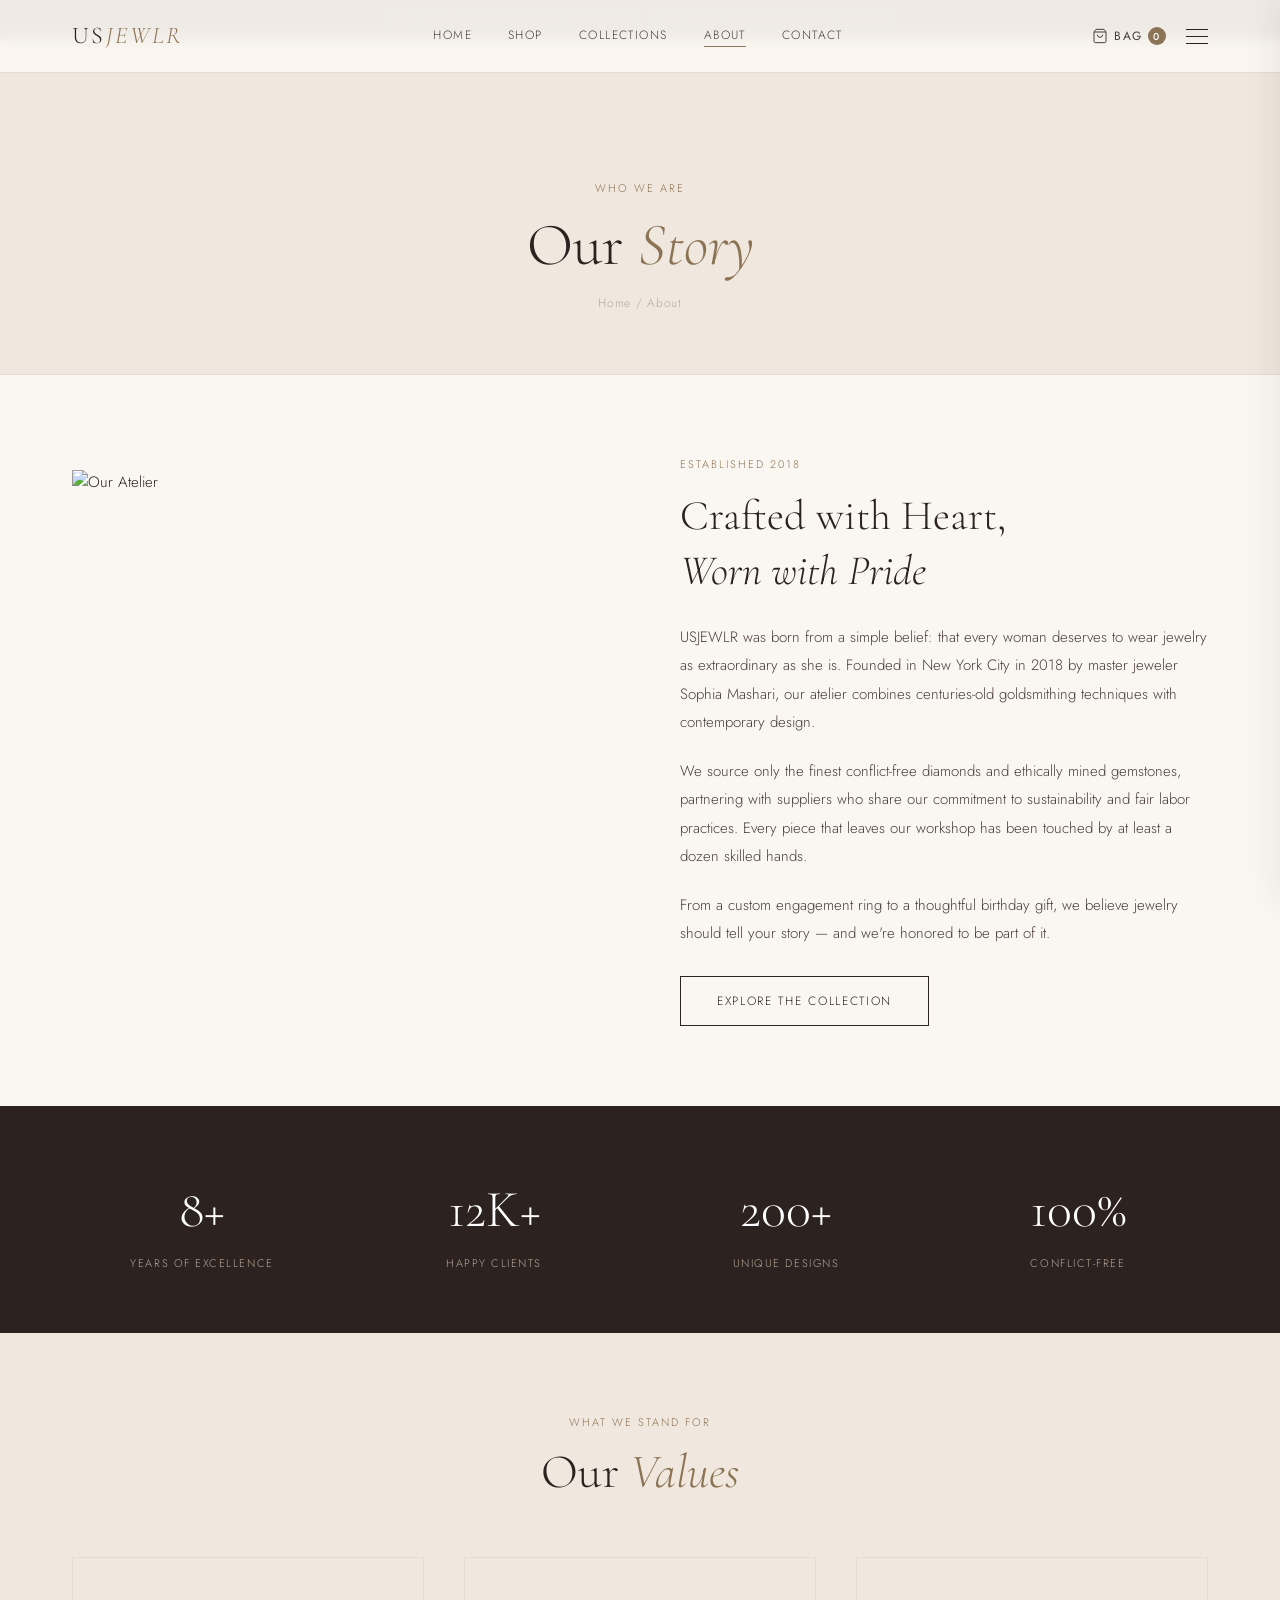
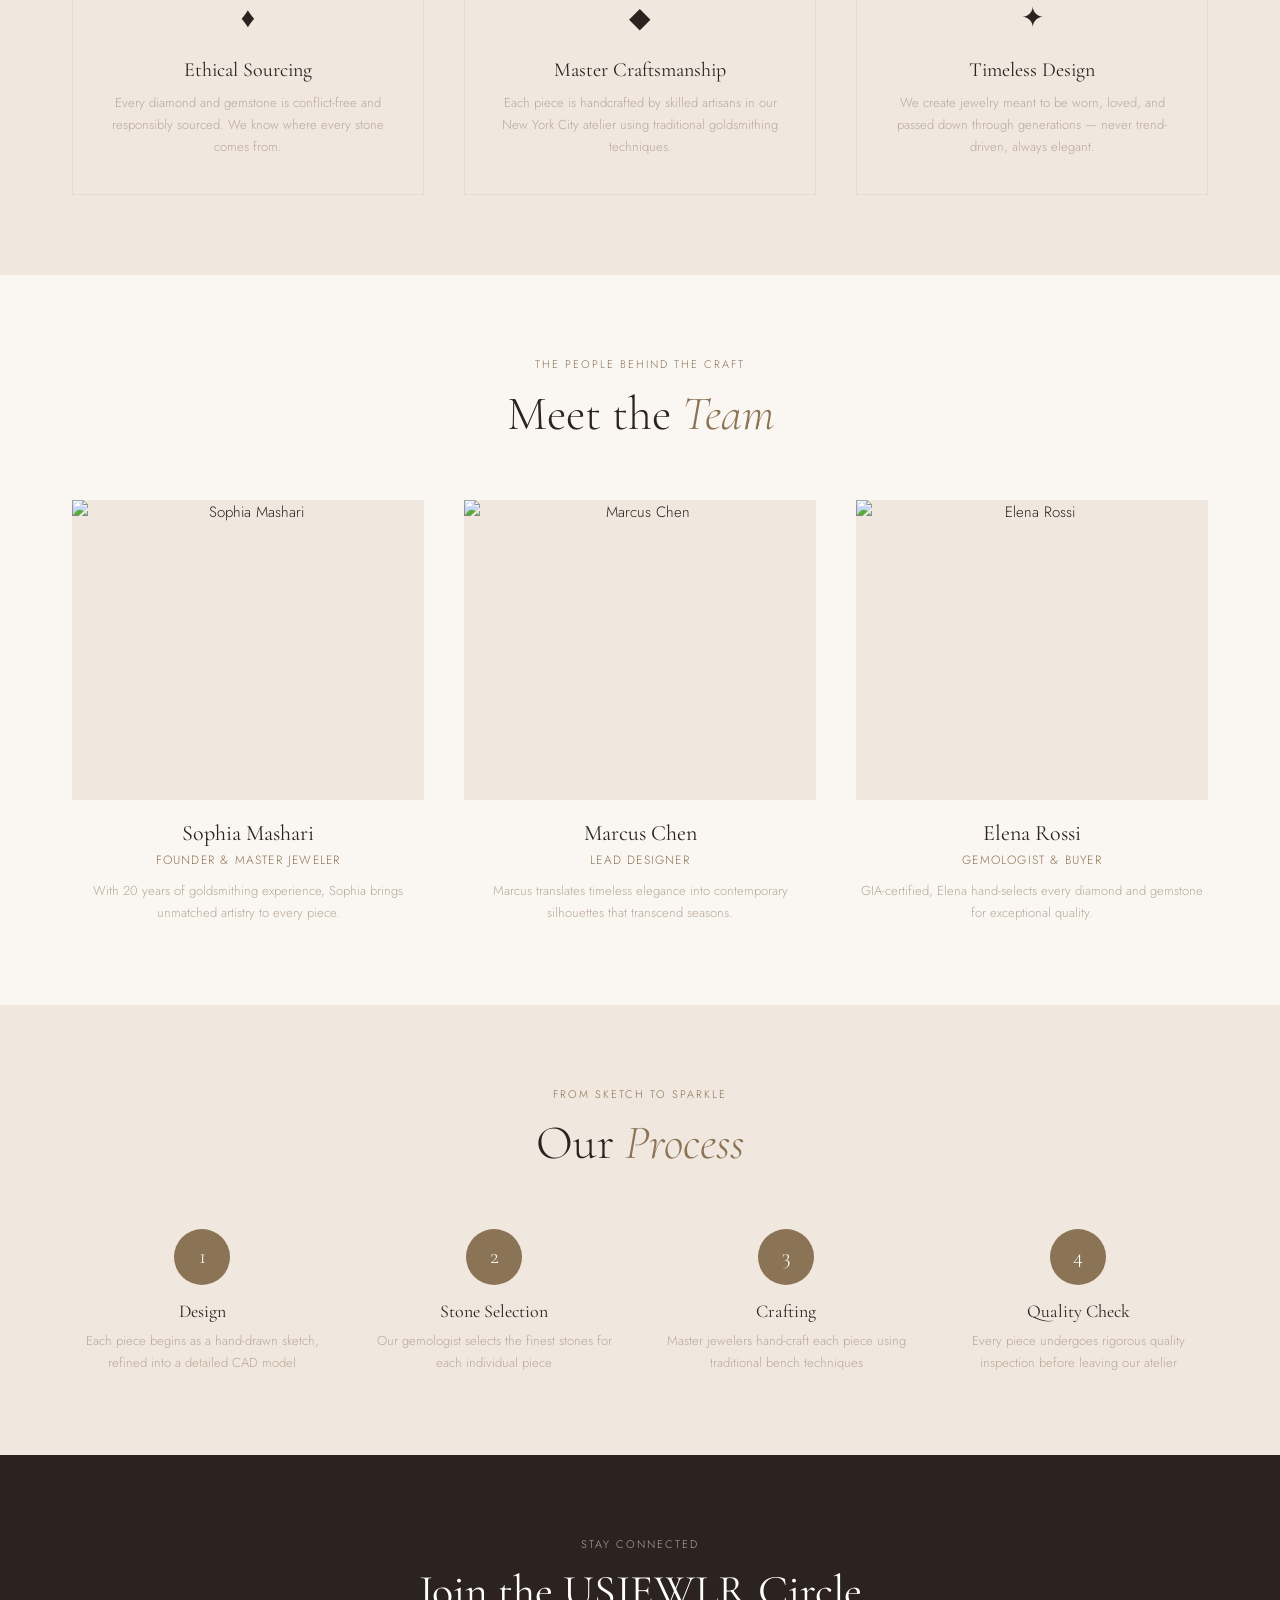
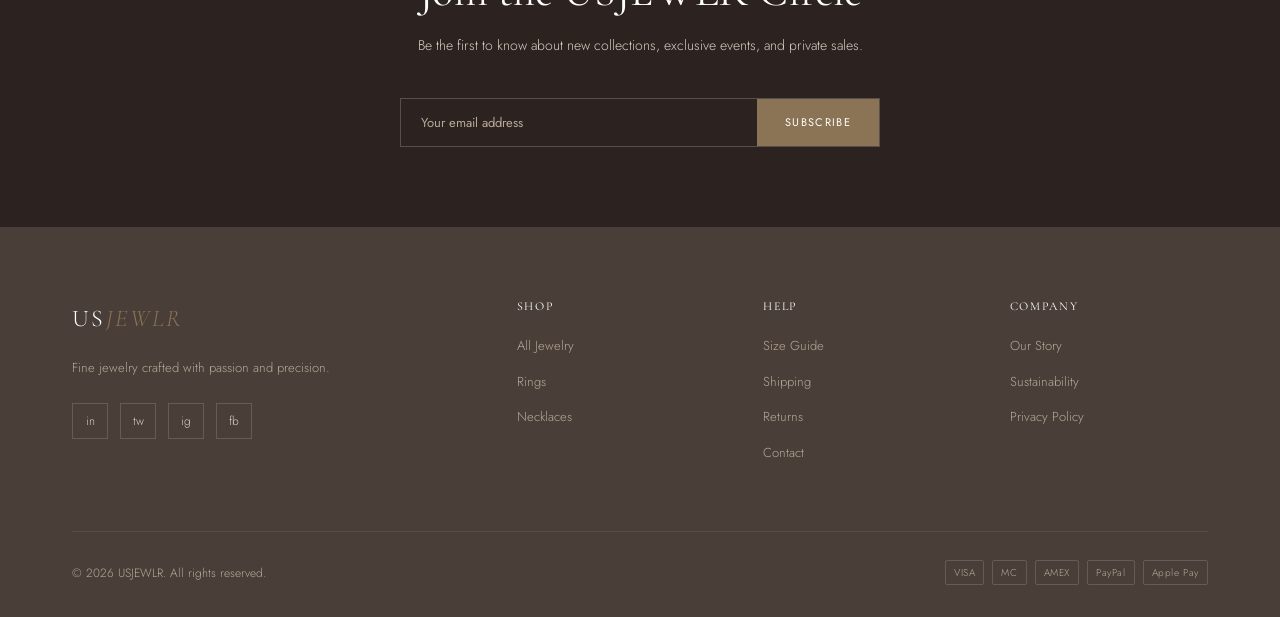
==== about.html @ 5f93d04b "Initial commit: USJEWLR jewelry ecommerce site" ====
<!DOCTYPE html>
<html lang="en">
<head>
  <meta charset="UTF-8">
  <meta name="viewport" content="width=device-width, initial-scale=1.0">
  <title>Our Story — USJEWLR</title>
  <link rel="stylesheet" href="style.css">
</head>
<body>

<div class="announcement">Free shipping on orders over $150 &nbsp;·&nbsp; Use code WELCOME10 for 10% off</div>

<header id="header">
  <div class="header-inner">
    <a href="index.html" class="logo">US<span>JEWLR</span></a>
    <nav id="main-nav">
      <a href="index.html">Home</a>
      <a href="shop.html">Shop</a>
      <a href="product.html">Collections</a>
      <a href="about.html" class="active">About</a>
      <a href="contact.html">Contact</a>
    </nav>
    <div class="header-actions">
      <button id="btn-open-cart">
        <svg width="16" height="16" viewBox="0 0 24 24" fill="none" stroke="currentColor" stroke-width="1.5"><path d="M6 2 3 6v14a2 2 0 0 0 2 2h14a2 2 0 0 0 2-2V6l-3-4z"/><line x1="3" y1="6" x2="21" y2="6"/><path d="M16 10a4 4 0 0 1-8 0"/></svg>
        Bag <span class="cart-count">0</span>
      </button>
      <button class="hamburger" id="hamburger"><span></span><span></span><span></span></button>
    </div>
  </div>
</header>

<div class="page-hero">
  <div class="container">
    <span class="section-label">Who We Are</span>
    <h1>Our <em style="font-style:italic;color:var(--stone)">Story</em></h1>
    <div class="breadcrumb"><a href="index.html">Home</a> / About</div>
  </div>
</div>

<main>

  <!-- About Intro -->
  <div class="container">
    <div class="about-intro">
      <img src="https://images.unsplash.com/photo-1513519245088-0e12902e5a38?w=600&q=80" alt="Our Atelier">
      <div class="about-intro-text">
        <span class="section-label">Established 2018</span>
        <h2>Crafted with Heart,<br><em>Worn with Pride</em></h2>
        <p>USJEWLR was born from a simple belief: that every woman deserves to wear jewelry as extraordinary as she is. Founded in New York City in 2018 by master jeweler Sophia Mashari, our atelier combines centuries-old goldsmithing techniques with contemporary design.</p>
        <p>We source only the finest conflict-free diamonds and ethically mined gemstones, partnering with suppliers who share our commitment to sustainability and fair labor practices. Every piece that leaves our workshop has been touched by at least a dozen skilled hands.</p>
        <p>From a custom engagement ring to a thoughtful birthday gift, we believe jewelry should tell your story — and we're honored to be part of it.</p>
        <a href="shop.html" class="btn" style="margin-top:8px">Explore the Collection</a>
      </div>
    </div>
  </div>

  <!-- Stats -->
  <div style="background:var(--dark);padding:60px 0">
    <div class="container">
      <div style="display:grid;grid-template-columns:repeat(4,1fr);gap:32px;text-align:center">
        <div>
          <div style="font-family:'Cormorant Garamond',serif;font-size:52px;color:var(--white);font-weight:300">8+</div>
          <div style="font-size:11px;letter-spacing:.14em;text-transform:uppercase;color:var(--mid)">Years of Excellence</div>
        </div>
        <div>
          <div style="font-family:'Cormorant Garamond',serif;font-size:52px;color:var(--white);font-weight:300">12K+</div>
          <div style="font-size:11px;letter-spacing:.14em;text-transform:uppercase;color:var(--mid)">Happy Clients</div>
        </div>
        <div>
          <div style="font-family:'Cormorant Garamond',serif;font-size:52px;color:var(--white);font-weight:300">200+</div>
          <div style="font-size:11px;letter-spacing:.14em;text-transform:uppercase;color:var(--mid)">Unique Designs</div>
        </div>
        <div>
          <div style="font-family:'Cormorant Garamond',serif;font-size:52px;color:var(--white);font-weight:300">100%</div>
          <div style="font-size:11px;letter-spacing:.14em;text-transform:uppercase;color:var(--mid)">Conflict-Free</div>
        </div>
      </div>
    </div>
  </div>

  <!-- Values -->
  <section class="section" style="background:var(--beige)">
    <div class="container">
      <div class="section-header">
        <span class="section-label">What We Stand For</span>
        <h2>Our <em>Values</em></h2>
      </div>
      <div class="values-grid">
        <div class="value-card">
          <div class="value-icon">&#9830;</div>
          <h4>Ethical Sourcing</h4>
          <p>Every diamond and gemstone is conflict-free and responsibly sourced. We know where every stone comes from.</p>
        </div>
        <div class="value-card">
          <div class="value-icon">&#9670;</div>
          <h4>Master Craftsmanship</h4>
          <p>Each piece is handcrafted by skilled artisans in our New York City atelier using traditional goldsmithing techniques.</p>
        </div>
        <div class="value-card">
          <div class="value-icon">&#10022;</div>
          <h4>Timeless Design</h4>
          <p>We create jewelry meant to be worn, loved, and passed down through generations — never trend-driven, always elegant.</p>
        </div>
      </div>
    </div>
  </section>

  <!-- Team -->
  <section class="section">
    <div class="container">
      <div class="section-header">
        <span class="section-label">The People Behind the Craft</span>
        <h2>Meet the <em>Team</em></h2>
      </div>
      <div style="display:grid;grid-template-columns:repeat(3,1fr);gap:40px">
        <div style="text-align:center">
          <div style="height:300px;background:var(--beige);overflow:hidden;margin-bottom:20px">
            <img src="https://images.unsplash.com/photo-1494790108377-be9c29b29330?w=400&q=80" alt="Sophia Mashari" style="height:100%;object-fit:cover">
          </div>
          <h4 style="font-size:22px;margin-bottom:4px">Sophia Mashari</h4>
          <div style="font-size:12px;letter-spacing:.1em;text-transform:uppercase;color:var(--stone);margin-bottom:10px">Founder & Master Jeweler</div>
          <p style="font-size:13px;color:var(--mid)">With 20 years of goldsmithing experience, Sophia brings unmatched artistry to every piece.</p>
        </div>
        <div style="text-align:center">
          <div style="height:300px;background:var(--beige);overflow:hidden;margin-bottom:20px">
            <img src="https://images.unsplash.com/photo-1507003211169-0a1dd7228f2d?w=400&q=80" alt="Marcus Chen" style="height:100%;object-fit:cover">
          </div>
          <h4 style="font-size:22px;margin-bottom:4px">Marcus Chen</h4>
          <div style="font-size:12px;letter-spacing:.1em;text-transform:uppercase;color:var(--stone);margin-bottom:10px">Lead Designer</div>
          <p style="font-size:13px;color:var(--mid)">Marcus translates timeless elegance into contemporary silhouettes that transcend seasons.</p>
        </div>
        <div style="text-align:center">
          <div style="height:300px;background:var(--beige);overflow:hidden;margin-bottom:20px">
            <img src="https://images.unsplash.com/photo-1573496359142-b8d87734a5a2?w=400&q=80" alt="Elena Rossi" style="height:100%;object-fit:cover">
          </div>
          <h4 style="font-size:22px;margin-bottom:4px">Elena Rossi</h4>
          <div style="font-size:12px;letter-spacing:.1em;text-transform:uppercase;color:var(--stone);margin-bottom:10px">Gemologist & Buyer</div>
          <p style="font-size:13px;color:var(--mid)">GIA-certified, Elena hand-selects every diamond and gemstone for exceptional quality.</p>
        </div>
      </div>
    </div>
  </section>

  <!-- Process -->
  <section class="section" style="background:var(--beige)">
    <div class="container">
      <div class="section-header">
        <span class="section-label">From Sketch to Sparkle</span>
        <h2>Our <em>Process</em></h2>
      </div>
      <div style="display:grid;grid-template-columns:repeat(4,1fr);gap:32px;text-align:center">
        <div>
          <div style="width:56px;height:56px;border-radius:50%;background:var(--stone);color:var(--white);display:flex;align-items:center;justify-content:center;font-family:'Cormorant Garamond',serif;font-size:22px;margin:0 auto 16px">1</div>
          <h5 style="font-size:18px;margin-bottom:8px">Design</h5>
          <p style="font-size:13px;color:var(--mid)">Each piece begins as a hand-drawn sketch, refined into a detailed CAD model</p>
        </div>
        <div>
          <div style="width:56px;height:56px;border-radius:50%;background:var(--stone);color:var(--white);display:flex;align-items:center;justify-content:center;font-family:'Cormorant Garamond',serif;font-size:22px;margin:0 auto 16px">2</div>
          <h5 style="font-size:18px;margin-bottom:8px">Stone Selection</h5>
          <p style="font-size:13px;color:var(--mid)">Our gemologist selects the finest stones for each individual piece</p>
        </div>
        <div>
          <div style="width:56px;height:56px;border-radius:50%;background:var(--stone);color:var(--white);display:flex;align-items:center;justify-content:center;font-family:'Cormorant Garamond',serif;font-size:22px;margin:0 auto 16px">3</div>
          <h5 style="font-size:18px;margin-bottom:8px">Crafting</h5>
          <p style="font-size:13px;color:var(--mid)">Master jewelers hand-craft each piece using traditional bench techniques</p>
        </div>
        <div>
          <div style="width:56px;height:56px;border-radius:50%;background:var(--stone);color:var(--white);display:flex;align-items:center;justify-content:center;font-family:'Cormorant Garamond',serif;font-size:22px;margin:0 auto 16px">4</div>
          <h5 style="font-size:18px;margin-bottom:8px">Quality Check</h5>
          <p style="font-size:13px;color:var(--mid)">Every piece undergoes rigorous quality inspection before leaving our atelier</p>
        </div>
      </div>
    </div>
  </section>

</main>

<!-- Newsletter -->
<section class="newsletter">
  <div class="container">
    <span class="section-label">Stay Connected</span>
    <h2>Join the USJEWLR Circle</h2>
    <p>Be the first to know about new collections, exclusive events, and private sales.</p>
    <form class="newsletter-form">
      <input type="email" placeholder="Your email address">
      <button type="submit">Subscribe</button>
    </form>
  </div>
</section>

<footer>
  <div class="container">
    <div class="footer-grid">
      <div class="footer-brand"><div class="logo">US<span>JEWLR</span></div><p>Fine jewelry crafted with passion and precision.</p><div class="footer-social"><a href="#">in</a><a href="#">tw</a><a href="#">ig</a><a href="#">fb</a></div></div>
      <div class="footer-col"><h5>Shop</h5><ul><li><a href="shop.html">All Jewelry</a></li><li><a href="shop.html?cat=rings">Rings</a></li><li><a href="shop.html?cat=necklaces">Necklaces</a></li></ul></div>
      <div class="footer-col"><h5>Help</h5><ul><li><a href="#">Size Guide</a></li><li><a href="#">Shipping</a></li><li><a href="#">Returns</a></li><li><a href="contact.html">Contact</a></li></ul></div>
      <div class="footer-col"><h5>Company</h5><ul><li><a href="about.html">Our Story</a></li><li><a href="#">Sustainability</a></li><li><a href="#">Privacy Policy</a></li></ul></div>
    </div>
    <div class="footer-bottom">
      <span>© 2026 USJEWLR. All rights reserved.</span>
      <div class="payment-icons"><span>VISA</span><span>MC</span><span>AMEX</span><span>PayPal</span><span>Apple Pay</span></div>
    </div>
  </div>
</footer>

<div class="cart-overlay" id="cart-overlay"></div>
<div class="cart-drawer" id="cart-drawer">
  <div class="drawer-header"><h3>Your Bag</h3><button class="drawer-close" onclick="closeCartDrawer()">×</button></div>
  <div class="drawer-items" id="drawer-items"></div>
  <div class="drawer-footer">
    <div class="drawer-total"><span>Total</span><span id="drawer-total">$0.00</span></div>
    <a href="cart.html" class="btn btn-filled">View Bag</a>
    <a href="checkout.html" class="btn">Checkout</a>
  </div>
</div>

<script src="script.js"></script>
</body>
</html>
---- style.css ----
/* ============================================
   USJEWLR — Jewelry Ecommerce Stylesheet
   Theme: Greige & Beige, Chic & Minimal
   ============================================ */

@import url('https://fonts.googleapis.com/css2?family=Cormorant+Garamond:ital,wght@0,300;0,400;0,500;0,600;1,300;1,400&family=Jost:wght@300;400;500&display=swap');

:root {
  --cream:     #faf6f1;
  --beige:     #f0e8de;
  --greige:    #d9cdc1;
  --mid:       #b8a898;
  --stone:     #8b7355;
  --dark:      #2c2320;
  --charcoal:  #4a3f38;
  --white:     #ffffff;
  --border:    #e4dbd2;
  --shadow:    rgba(44,35,32,.08);
}

*, *::before, *::after { box-sizing: border-box; margin: 0; padding: 0; }

html { scroll-behavior: smooth; }

body {
  font-family: 'Jost', sans-serif;
  font-weight: 300;
  background: var(--cream);
  color: var(--dark);
  font-size: 15px;
  line-height: 1.7;
}

a { color: inherit; text-decoration: none; }
img { display: block; width: 100%; object-fit: cover; }
button { cursor: pointer; font-family: inherit; }
input, select, textarea { font-family: inherit; }

/* ── Typography ─────────────────────────────── */
h1, h2, h3, h4, h5 {
  font-family: 'Cormorant Garamond', serif;
  font-weight: 400;
  line-height: 1.2;
}

.section-label {
  font-size: 11px;
  letter-spacing: .18em;
  text-transform: uppercase;
  color: var(--stone);
  display: block;
  margin-bottom: 12px;
}

/* ── Layout Helpers ─────────────────────────── */
.container { max-width: 1200px; margin: 0 auto; padding: 0 32px; }
.section   { padding: 80px 0; }

/* ── Buttons ────────────────────────────────── */
.btn {
  display: inline-block;
  padding: 14px 36px;
  font-size: 12px;
  letter-spacing: .14em;
  text-transform: uppercase;
  border: 1px solid var(--dark);
  background: transparent;
  color: var(--dark);
  transition: background .25s, color .25s;
}
.btn:hover { background: var(--dark); color: var(--white); }
.btn-filled { background: var(--dark); color: var(--white); }
.btn-filled:hover { background: var(--charcoal); border-color: var(--charcoal); }
.btn-stone { background: var(--stone); color: var(--white); border-color: var(--stone); }
.btn-stone:hover { background: var(--charcoal); border-color: var(--charcoal); }

/* ── Header / Navigation ────────────────────── */
#header {
  position: fixed;
  top: 0; left: 0; right: 0;
  z-index: 1000;
  background: rgba(250,246,241,.95);
  backdrop-filter: blur(6px);
  border-bottom: 1px solid var(--border);
  transition: box-shadow .3s;
}
#header.scrolled { box-shadow: 0 2px 20px var(--shadow); }

.header-inner {
  display: flex;
  align-items: center;
  justify-content: space-between;
  height: 72px;
  max-width: 1200px;
  margin: 0 auto;
  padding: 0 32px;
}

.logo {
  font-family: 'Cormorant Garamond', serif;
  font-size: 24px;
  font-weight: 300;
  letter-spacing: .1em;
  color: var(--dark);
}
.logo span { font-style: italic; color: var(--stone); }

nav { display: flex; gap: 36px; }
nav a {
  font-size: 12px;
  letter-spacing: .12em;
  text-transform: uppercase;
  color: var(--charcoal);
  position: relative;
  padding-bottom: 2px;
}
nav a::after {
  content: '';
  position: absolute;
  bottom: 0; left: 0;
  width: 0; height: 1px;
  background: var(--stone);
  transition: width .3s;
}
nav a:hover::after, nav a.active::after { width: 100%; }

.header-actions { display: flex; align-items: center; gap: 20px; }
.header-actions button {
  background: none;
  border: none;
  color: var(--charcoal);
  font-size: 12px;
  letter-spacing: .1em;
  text-transform: uppercase;
  display: flex;
  align-items: center;
  gap: 6px;
  transition: color .2s;
}
.header-actions button:hover { color: var(--stone); }

.cart-count {
  background: var(--stone);
  color: var(--white);
  border-radius: 50%;
  width: 18px; height: 18px;
  font-size: 10px;
  display: flex;
  align-items: center;
  justify-content: center;
  font-weight: 500;
}

.hamburger { display: none; flex-direction: column; gap: 5px; background: none; border: none; }
.hamburger span { display: block; width: 22px; height: 1px; background: var(--dark); transition: .3s; }

/* ── Hero ───────────────────────────────────── */
.hero {
  min-height: 100vh;
  display: grid;
  grid-template-columns: 1fr 1fr;
  padding-top: 72px;
}

.hero-content {
  display: flex;
  flex-direction: column;
  justify-content: center;
  padding: 80px 64px 80px 80px;
  background: var(--beige);
}
.hero-content .section-label { margin-bottom: 20px; }
.hero-content h1 { font-size: clamp(42px, 5vw, 72px); font-weight: 300; margin-bottom: 24px; }
.hero-content h1 em { font-style: italic; color: var(--stone); }
.hero-content p { font-size: 15px; color: var(--charcoal); max-width: 380px; margin-bottom: 40px; }
.hero-cta { display: flex; gap: 16px; }

.hero-image {
  position: relative;
  overflow: hidden;
  background: var(--greige);
}
.hero-image img { width: 100%; height: 100%; object-fit: cover; }
.hero-badge {
  position: absolute;
  bottom: 40px; left: -20px;
  background: var(--white);
  padding: 20px 28px;
  border-left: 3px solid var(--stone);
  box-shadow: 0 8px 32px var(--shadow);
}
.hero-badge strong { display: block; font-family: 'Cormorant Garamond', serif; font-size: 22px; }
.hero-badge span { font-size: 11px; letter-spacing: .1em; color: var(--stone); text-transform: uppercase; }

/* ── Announcement Bar ───────────────────────── */
.announcement {
  background: var(--dark);
  color: var(--greige);
  text-align: center;
  padding: 10px;
  font-size: 11px;
  letter-spacing: .14em;
  text-transform: uppercase;
}

/* ── Category Grid ──────────────────────────── */
.categories-grid {
  display: grid;
  grid-template-columns: repeat(4, 1fr);
  gap: 1px;
  background: var(--border);
}
.category-card {
  background: var(--cream);
  position: relative;
  overflow: hidden;
  cursor: pointer;
}
.category-card img {
  height: 360px;
  transition: transform .5s;
}
.category-card:hover img { transform: scale(1.04); }
.category-info {
  position: absolute;
  bottom: 0; left: 0; right: 0;
  padding: 24px;
  background: linear-gradient(transparent, rgba(44,35,32,.5));
  color: var(--white);
}
.category-info h3 { font-size: 22px; font-weight: 300; }
.category-info span { font-size: 11px; letter-spacing: .12em; text-transform: uppercase; opacity: .8; }

/* ── Product Grid ───────────────────────────── */
.products-grid {
  display: grid;
  grid-template-columns: repeat(4, 1fr);
  gap: 32px;
}

.product-card {
  cursor: pointer;
}
.product-card-image {
  position: relative;
  overflow: hidden;
  background: var(--beige);
  margin-bottom: 16px;
}
.product-card-image img {
  height: 320px;
  transition: transform .5s;
}
.product-card:hover .product-card-image img { transform: scale(1.03); }

.product-badge {
  position: absolute;
  top: 14px; left: 14px;
  background: var(--dark);
  color: var(--white);
  font-size: 10px;
  letter-spacing: .1em;
  text-transform: uppercase;
  padding: 5px 10px;
}
.product-badge.sale { background: var(--stone); }

.product-actions {
  position: absolute;
  bottom: 0; left: 0; right: 0;
  padding: 16px;
  display: flex;
  flex-direction: column;
  gap: 8px;
  transform: translateY(100%);
  transition: transform .3s;
}
.product-card:hover .product-actions { transform: translateY(0); }
.product-actions button {
  width: 100%;
  padding: 11px;
  font-size: 11px;
  letter-spacing: .1em;
  text-transform: uppercase;
  border: none;
}
.btn-cart { background: var(--white); color: var(--dark); }
.btn-cart:hover { background: var(--dark); color: var(--white); }
.btn-wishlist { background: rgba(250,246,241,.85); color: var(--dark); }

.product-info h4 { font-family: 'Cormorant Garamond', serif; font-size: 18px; font-weight: 400; margin-bottom: 4px; }
.product-info .product-sub { font-size: 12px; color: var(--mid); letter-spacing: .06em; margin-bottom: 8px; }
.product-price { font-size: 15px; color: var(--charcoal); }
.product-price .original { text-decoration: line-through; color: var(--mid); margin-right: 8px; }
.product-price .sale-price { color: var(--stone); }
.stars { color: var(--stone); font-size: 12px; letter-spacing: 2px; }

/* ── Feature Strip ──────────────────────────── */
.features-strip {
  background: var(--beige);
  border-top: 1px solid var(--border);
  border-bottom: 1px solid var(--border);
  padding: 48px 0;
}
.features-grid {
  display: grid;
  grid-template-columns: repeat(4, 1fr);
  gap: 32px;
  text-align: center;
}
.feature-item svg { width: 28px; height: 28px; margin: 0 auto 12px; color: var(--stone); }
.feature-item h5 { font-family: 'Cormorant Garamond', serif; font-size: 17px; margin-bottom: 6px; }
.feature-item p { font-size: 13px; color: var(--mid); }

/* ── Section Headers ────────────────────────── */
.section-header {
  text-align: center;
  margin-bottom: 56px;
}
.section-header h2 { font-size: clamp(30px, 4vw, 48px); font-weight: 300; }
.section-header h2 em { font-style: italic; color: var(--stone); }
.section-header p { color: var(--charcoal); margin-top: 12px; font-size: 14px; }

/* ── Testimonials ───────────────────────────── */
.testimonials { background: var(--beige); }
.testimonials-grid {
  display: grid;
  grid-template-columns: repeat(3, 1fr);
  gap: 32px;
}
.testimonial-card {
  background: var(--white);
  padding: 36px;
  border: 1px solid var(--border);
}
.testimonial-card .stars { margin-bottom: 16px; }
.testimonial-card blockquote {
  font-family: 'Cormorant Garamond', serif;
  font-size: 17px;
  font-style: italic;
  line-height: 1.6;
  margin-bottom: 20px;
  color: var(--charcoal);
}
.testimonial-author { font-size: 12px; letter-spacing: .08em; text-transform: uppercase; color: var(--stone); }

/* ── Newsletter ─────────────────────────────── */
.newsletter {
  background: var(--dark);
  color: var(--white);
  padding: 80px 0;
  text-align: center;
}
.newsletter .section-label { color: var(--mid); }
.newsletter h2 { color: var(--white); font-size: clamp(28px, 4vw, 44px); margin-bottom: 16px; }
.newsletter p { color: var(--greige); margin-bottom: 40px; font-size: 14px; }
.newsletter-form {
  display: flex;
  max-width: 480px;
  margin: 0 auto;
  border: 1px solid rgba(255,255,255,.2);
}
.newsletter-form input {
  flex: 1;
  padding: 14px 20px;
  background: transparent;
  border: none;
  color: var(--white);
  font-size: 13px;
  outline: none;
}
.newsletter-form input::placeholder { color: var(--mid); }
.newsletter-form button {
  padding: 14px 28px;
  background: var(--stone);
  color: var(--white);
  border: none;
  font-size: 11px;
  letter-spacing: .12em;
  text-transform: uppercase;
  transition: background .2s;
  white-space: nowrap;
}
.newsletter-form button:hover { background: var(--mid); }

/* ── Footer ─────────────────────────────────── */
footer {
  background: var(--charcoal);
  color: var(--greige);
  padding: 72px 0 32px;
}
.footer-grid {
  display: grid;
  grid-template-columns: 2fr 1fr 1fr 1fr;
  gap: 48px;
  margin-bottom: 56px;
}
.footer-brand .logo { color: var(--white); margin-bottom: 16px; }
.footer-brand p { font-size: 13px; color: var(--mid); line-height: 1.8; max-width: 260px; }
.footer-social { display: flex; gap: 12px; margin-top: 24px; }
.footer-social a {
  width: 36px; height: 36px;
  border: 1px solid rgba(255,255,255,.15);
  display: flex;
  align-items: center;
  justify-content: center;
  font-size: 12px;
  transition: background .2s, border-color .2s;
}
.footer-social a:hover { background: var(--stone); border-color: var(--stone); }

.footer-col h5 {
  font-size: 12px;
  letter-spacing: .14em;
  text-transform: uppercase;
  color: var(--white);
  margin-bottom: 20px;
}
.footer-col ul { list-style: none; }
.footer-col li { margin-bottom: 10px; }
.footer-col a { font-size: 13px; color: var(--mid); transition: color .2s; }
.footer-col a:hover { color: var(--white); }

.footer-bottom {
  border-top: 1px solid rgba(255,255,255,.08);
  padding-top: 28px;
  display: flex;
  justify-content: space-between;
  align-items: center;
  font-size: 12px;
  color: var(--mid);
}
.payment-icons { display: flex; gap: 8px; }
.payment-icons span {
  border: 1px solid rgba(255,255,255,.15);
  padding: 3px 8px;
  font-size: 10px;
  letter-spacing: .06em;
  border-radius: 2px;
}

/* ── Shop Page ──────────────────────────────── */
.page-hero {
  padding: 140px 0 60px;
  background: var(--beige);
  text-align: center;
  border-bottom: 1px solid var(--border);
}
.page-hero h1 { font-size: clamp(36px, 5vw, 60px); font-weight: 300; }
.breadcrumb { font-size: 12px; color: var(--mid); margin-top: 12px; letter-spacing: .06em; }
.breadcrumb a:hover { color: var(--stone); }

.shop-layout {
  display: grid;
  grid-template-columns: 240px 1fr;
  gap: 48px;
  padding: 56px 0;
}

.filter-sidebar {}
.filter-section { margin-bottom: 36px; }
.filter-section h5 {
  font-size: 11px;
  letter-spacing: .14em;
  text-transform: uppercase;
  margin-bottom: 16px;
  padding-bottom: 10px;
  border-bottom: 1px solid var(--border);
}
.filter-option {
  display: flex;
  align-items: center;
  gap: 10px;
  margin-bottom: 10px;
  font-size: 13px;
  cursor: pointer;
  color: var(--charcoal);
}
.filter-option input[type="checkbox"] { accent-color: var(--stone); }
.filter-option span { flex: 1; }
.filter-option .count { color: var(--mid); font-size: 11px; }

.price-range { padding: 8px 0; }
.price-range input[type="range"] { width: 100%; accent-color: var(--stone); }
.price-labels { display: flex; justify-content: space-between; font-size: 12px; color: var(--mid); margin-top: 8px; }

.shop-content {}
.shop-toolbar {
  display: flex;
  justify-content: space-between;
  align-items: center;
  margin-bottom: 32px;
  padding-bottom: 20px;
  border-bottom: 1px solid var(--border);
}
.shop-toolbar span { font-size: 13px; color: var(--mid); }
.shop-toolbar select {
  border: 1px solid var(--border);
  background: var(--white);
  padding: 8px 14px;
  font-size: 12px;
  color: var(--charcoal);
  outline: none;
  appearance: none;
  padding-right: 28px;
  background-image: url("data:image/svg+xml,%3Csvg xmlns='http://www.w3.org/2000/svg' width='10' height='6'%3E%3Cpath d='M0 0l5 6 5-6z' fill='%238b7355'/%3E%3C/svg%3E");
  background-repeat: no-repeat;
  background-position: right 10px center;
  cursor: pointer;
}

.products-grid-3col { grid-template-columns: repeat(3, 1fr); }

/* Pagination */
.pagination {
  display: flex;
  justify-content: center;
  gap: 8px;
  margin-top: 56px;
}
.pagination button {
  width: 40px; height: 40px;
  border: 1px solid var(--border);
  background: var(--white);
  font-size: 13px;
  color: var(--charcoal);
  transition: .2s;
}
.pagination button:hover, .pagination button.active {
  background: var(--dark);
  color: var(--white);
  border-color: var(--dark);
}

/* ── Product Detail ─────────────────────────── */
.product-detail {
  display: grid;
  grid-template-columns: 1fr 1fr;
  gap: 72px;
  padding: 56px 0;
}

.product-gallery {}
.gallery-main {
  height: 560px;
  background: var(--beige);
  overflow: hidden;
  margin-bottom: 16px;
}
.gallery-main img { height: 100%; object-fit: cover; }
.gallery-thumbs { display: grid; grid-template-columns: repeat(4, 1fr); gap: 12px; }
.gallery-thumb {
  height: 90px;
  background: var(--beige);
  cursor: pointer;
  overflow: hidden;
  border: 2px solid transparent;
  transition: border-color .2s;
}
.gallery-thumb.active { border-color: var(--stone); }
.gallery-thumb img { height: 100%; object-fit: cover; }

.product-detail-info {}
.product-detail-info .section-label { margin-bottom: 8px; }
.product-detail-info h1 { font-size: 36px; font-weight: 300; margin-bottom: 8px; }
.product-detail-rating {
  display: flex;
  align-items: center;
  gap: 10px;
  margin-bottom: 20px;
  font-size: 13px;
  color: var(--mid);
}
.product-detail-price {
  font-size: 26px;
  font-family: 'Cormorant Garamond', serif;
  margin-bottom: 24px;
  color: var(--dark);
}
.product-detail-price .was { font-size: 16px; text-decoration: line-through; color: var(--mid); margin-right: 10px; }

.product-options { margin-bottom: 24px; }
.product-options label {
  font-size: 11px;
  letter-spacing: .12em;
  text-transform: uppercase;
  display: block;
  margin-bottom: 12px;
  color: var(--charcoal);
}
.option-swatches { display: flex; gap: 10px; flex-wrap: wrap; }
.swatch {
  border: 1px solid var(--border);
  padding: 8px 16px;
  font-size: 12px;
  cursor: pointer;
  transition: .2s;
}
.swatch:hover, .swatch.active { border-color: var(--dark); background: var(--dark); color: var(--white); }

.qty-selector {
  display: flex;
  align-items: center;
  border: 1px solid var(--border);
  width: fit-content;
  margin-bottom: 24px;
}
.qty-selector button {
  width: 44px; height: 44px;
  background: none;
  border: none;
  font-size: 18px;
  color: var(--charcoal);
  transition: background .2s;
}
.qty-selector button:hover { background: var(--beige); }
.qty-selector input {
  width: 56px;
  text-align: center;
  border: none;
  border-left: 1px solid var(--border);
  border-right: 1px solid var(--border);
  height: 44px;
  font-size: 14px;
  outline: none;
  background: var(--white);
}

.add-to-cart-row { display: flex; gap: 12px; margin-bottom: 28px; }
.add-to-cart-row .btn { flex: 1; text-align: center; padding: 16px; }

.product-meta { font-size: 13px; color: var(--mid); line-height: 2; border-top: 1px solid var(--border); padding-top: 24px; margin-top: 24px; }
.product-meta strong { color: var(--charcoal); }

.product-tabs { margin-top: 36px; }
.tab-headers { display: flex; border-bottom: 1px solid var(--border); }
.tab-header {
  padding: 12px 24px;
  font-size: 12px;
  letter-spacing: .1em;
  text-transform: uppercase;
  cursor: pointer;
  border-bottom: 2px solid transparent;
  margin-bottom: -1px;
  transition: .2s;
  background: none;
  border-top: none;
  border-left: none;
  border-right: none;
  color: var(--mid);
}
.tab-header.active { border-bottom-color: var(--stone); color: var(--dark); }
.tab-content { display: none; padding: 28px 0; font-size: 14px; line-height: 1.9; color: var(--charcoal); }
.tab-content.active { display: block; }

/* ── Cart Page ──────────────────────────────── */
.cart-layout {
  display: grid;
  grid-template-columns: 1fr 360px;
  gap: 48px;
  padding: 56px 0;
}
.cart-items {}
.cart-header-row {
  display: grid;
  grid-template-columns: 2fr 1fr 1fr 1fr 40px;
  gap: 16px;
  padding-bottom: 16px;
  border-bottom: 1px solid var(--border);
  font-size: 11px;
  letter-spacing: .12em;
  text-transform: uppercase;
  color: var(--mid);
}

.cart-item {
  display: grid;
  grid-template-columns: 2fr 1fr 1fr 1fr 40px;
  gap: 16px;
  align-items: center;
  padding: 24px 0;
  border-bottom: 1px solid var(--border);
}
.cart-item-info { display: flex; gap: 16px; align-items: center; }
.cart-item-image { width: 80px; height: 80px; object-fit: cover; background: var(--beige); }
.cart-item-image img { width: 80px; height: 80px; object-fit: cover; }
.cart-item-name { font-family: 'Cormorant Garamond', serif; font-size: 17px; margin-bottom: 4px; }
.cart-item-variant { font-size: 12px; color: var(--mid); }
.cart-item-remove { background: none; border: none; color: var(--mid); font-size: 18px; transition: color .2s; }
.cart-item-remove:hover { color: var(--dark); }

.cart-summary {
  background: var(--beige);
  padding: 36px;
  height: fit-content;
  border: 1px solid var(--border);
}
.cart-summary h3 { font-size: 22px; margin-bottom: 28px; }
.summary-row {
  display: flex;
  justify-content: space-between;
  font-size: 14px;
  margin-bottom: 14px;
  color: var(--charcoal);
}
.summary-row.total {
  border-top: 1px solid var(--border);
  padding-top: 16px;
  margin-top: 8px;
  font-size: 17px;
  font-family: 'Cormorant Garamond', serif;
  font-weight: 400;
}
.cart-summary .btn { width: 100%; text-align: center; margin-top: 20px; padding: 16px; }
.promo-field { display: flex; margin-top: 20px; }
.promo-field input {
  flex: 1;
  border: 1px solid var(--border);
  padding: 10px 14px;
  font-size: 13px;
  outline: none;
  background: var(--white);
}
.promo-field button {
  padding: 10px 16px;
  background: var(--charcoal);
  color: var(--white);
  border: none;
  font-size: 11px;
  letter-spacing: .1em;
  text-transform: uppercase;
}

/* ── Checkout ───────────────────────────────── */
.checkout-layout {
  display: grid;
  grid-template-columns: 1fr 400px;
  gap: 56px;
  padding: 56px 0;
}

.checkout-form {}
.checkout-step {
  background: var(--white);
  border: 1px solid var(--border);
  margin-bottom: 24px;
}
.step-header {
  display: flex;
  align-items: center;
  gap: 16px;
  padding: 20px 28px;
  cursor: pointer;
  border-bottom: 1px solid var(--border);
}
.step-number {
  width: 28px; height: 28px;
  border-radius: 50%;
  background: var(--stone);
  color: var(--white);
  font-size: 12px;
  display: flex;
  align-items: center;
  justify-content: center;
  flex-shrink: 0;
}
.step-title { font-family: 'Cormorant Garamond', serif; font-size: 20px; font-weight: 400; }
.step-body { padding: 28px; }

.form-row { display: grid; grid-template-columns: 1fr 1fr; gap: 16px; margin-bottom: 16px; }
.form-row.full { grid-template-columns: 1fr; }
.form-row.thirds { grid-template-columns: 1fr 1fr 1fr; }
.form-group { display: flex; flex-direction: column; }
.form-group label {
  font-size: 11px;
  letter-spacing: .1em;
  text-transform: uppercase;
  margin-bottom: 8px;
  color: var(--charcoal);
}
.form-group input,
.form-group select {
  border: 1px solid var(--border);
  padding: 12px 14px;
  font-size: 14px;
  outline: none;
  background: var(--white);
  transition: border-color .2s;
}
.form-group input:focus,
.form-group select:focus { border-color: var(--stone); }

.shipping-options { display: flex; flex-direction: column; gap: 12px; }
.shipping-option {
  display: flex;
  align-items: center;
  gap: 14px;
  padding: 16px 20px;
  border: 1px solid var(--border);
  cursor: pointer;
  transition: border-color .2s;
}
.shipping-option:hover { border-color: var(--stone); }
.shipping-option input[type="radio"] { accent-color: var(--stone); }
.shipping-option .ship-name { flex: 1; font-size: 14px; }
.shipping-option .ship-time { font-size: 12px; color: var(--mid); }
.shipping-option .ship-price { font-family: 'Cormorant Garamond', serif; font-size: 16px; }

.payment-methods { display: flex; flex-direction: column; gap: 12px; }
.payment-method {
  border: 1px solid var(--border);
  overflow: hidden;
}
.payment-method-header {
  display: flex;
  align-items: center;
  gap: 14px;
  padding: 16px 20px;
  cursor: pointer;
}
.payment-method-header input[type="radio"] { accent-color: var(--stone); }
.payment-method-header label { display: flex; align-items: center; gap: 10px; cursor: pointer; flex: 1; }
.pay-icons { display: flex; gap: 6px; margin-left: auto; }
.pay-icon {
  border: 1px solid var(--border);
  padding: 3px 7px;
  font-size: 10px;
  border-radius: 2px;
  background: var(--white);
}
.payment-method-body { display: none; padding: 0 20px 20px; }
.payment-method.active .payment-method-body { display: block; }

.secure-badges {
  display: flex;
  align-items: center;
  gap: 8px;
  margin-top: 16px;
  font-size: 11px;
  color: var(--mid);
}

.checkout-summary {}
.order-summary-box {
  background: var(--beige);
  border: 1px solid var(--border);
  padding: 32px;
  position: sticky;
  top: 100px;
}
.order-summary-box h3 { font-size: 22px; margin-bottom: 24px; }
.order-item { display: flex; gap: 14px; margin-bottom: 20px; align-items: center; }
.order-item-img { width: 64px; height: 64px; object-fit: cover; background: var(--greige); position: relative; flex-shrink: 0; }
.order-item-img img { width: 64px; height: 64px; object-fit: cover; }
.order-item-badge {
  position: absolute;
  top: -6px; right: -6px;
  background: var(--stone);
  color: var(--white);
  border-radius: 50%;
  width: 18px; height: 18px;
  font-size: 10px;
  display: flex;
  align-items: center;
  justify-content: center;
}
.order-item-name { font-family: 'Cormorant Garamond', serif; font-size: 15px; flex: 1; }
.order-item-price { font-size: 14px; }
.order-divider { border: none; border-top: 1px solid var(--border); margin: 20px 0; }

.place-order-btn {
  width: 100%;
  padding: 18px;
  background: var(--dark);
  color: var(--white);
  border: none;
  font-size: 12px;
  letter-spacing: .14em;
  text-transform: uppercase;
  margin-top: 24px;
  transition: background .2s;
}
.place-order-btn:hover { background: var(--charcoal); }

/* ── Success / Thank You Page ───────────────── */
.success-page {
  min-height: 60vh;
  display: flex;
  align-items: center;
  justify-content: center;
  text-align: center;
  padding: 120px 32px 80px;
}
.success-icon {
  width: 72px; height: 72px;
  border-radius: 50%;
  background: var(--beige);
  display: flex;
  align-items: center;
  justify-content: center;
  margin: 0 auto 24px;
  border: 2px solid var(--stone);
}
.success-page h1 { font-size: 42px; font-weight: 300; margin-bottom: 16px; }
.success-page p { color: var(--charcoal); margin-bottom: 36px; max-width: 480px; }

/* ── About / Contact ────────────────────────── */
.about-intro {
  display: grid;
  grid-template-columns: 1fr 1fr;
  gap: 80px;
  align-items: center;
  padding: 80px 0;
}
.about-intro img { height: 540px; object-fit: cover; }
.about-intro-text .section-label { margin-bottom: 16px; }
.about-intro-text h2 { font-size: 42px; font-weight: 300; margin-bottom: 24px; line-height: 1.3; }
.about-intro-text p { color: var(--charcoal); margin-bottom: 20px; font-size: 15px; line-height: 1.9; }

.values-grid {
  display: grid;
  grid-template-columns: repeat(3, 1fr);
  gap: 40px;
}
.value-card {
  padding: 36px;
  background: var(--beige);
  border: 1px solid var(--border);
  text-align: center;
}
.value-icon { font-size: 28px; margin-bottom: 16px; }
.value-card h4 { font-size: 20px; margin-bottom: 10px; }
.value-card p { font-size: 13px; color: var(--mid); }

.contact-grid {
  display: grid;
  grid-template-columns: 1fr 1fr;
  gap: 72px;
  padding: 56px 0;
}
.contact-info h2 { font-size: 38px; margin-bottom: 20px; }
.contact-info p { color: var(--charcoal); margin-bottom: 32px; }
.contact-detail { margin-bottom: 16px; font-size: 14px; }
.contact-detail strong { display: block; font-weight: 500; color: var(--stone); font-size: 11px; letter-spacing: .1em; text-transform: uppercase; margin-bottom: 4px; }

.contact-form-box {}
.contact-form-box .form-group { margin-bottom: 16px; }
.contact-form-box textarea {
  border: 1px solid var(--border);
  padding: 12px 14px;
  font-size: 14px;
  outline: none;
  background: var(--white);
  width: 100%;
  height: 140px;
  resize: vertical;
  font-family: inherit;
  transition: border-color .2s;
}
.contact-form-box textarea:focus { border-color: var(--stone); }

/* ── Cart Drawer ────────────────────────────── */
.cart-overlay {
  position: fixed;
  inset: 0;
  background: rgba(0,0,0,.4);
  z-index: 2000;
  opacity: 0;
  pointer-events: none;
  transition: opacity .3s;
}
.cart-overlay.open { opacity: 1; pointer-events: all; }
.cart-drawer {
  position: fixed;
  top: 0; right: 0; bottom: 0;
  width: 400px;
  background: var(--cream);
  z-index: 2001;
  transform: translateX(100%);
  transition: transform .35s cubic-bezier(.4,0,.2,1);
  display: flex;
  flex-direction: column;
  box-shadow: -4px 0 32px var(--shadow);
}
.cart-drawer.open { transform: translateX(0); }
.drawer-header {
  display: flex;
  justify-content: space-between;
  align-items: center;
  padding: 24px 28px;
  border-bottom: 1px solid var(--border);
}
.drawer-header h3 { font-size: 20px; font-weight: 400; }
.drawer-close { background: none; border: none; font-size: 22px; color: var(--charcoal); }
.drawer-items { flex: 1; overflow-y: auto; padding: 20px 28px; }
.drawer-item { display: flex; gap: 14px; padding: 16px 0; border-bottom: 1px solid var(--border); }
.drawer-item-img { width: 72px; height: 72px; object-fit: cover; background: var(--beige); flex-shrink: 0; }
.drawer-item-img img { width: 72px; height: 72px; object-fit: cover; }
.drawer-item-info { flex: 1; }
.drawer-item-name { font-family: 'Cormorant Garamond', serif; font-size: 16px; margin-bottom: 4px; }
.drawer-item-price { font-size: 14px; color: var(--stone); }
.drawer-item-remove { background: none; border: none; color: var(--mid); font-size: 16px; align-self: flex-start; }
.drawer-footer {
  padding: 24px 28px;
  border-top: 1px solid var(--border);
}
.drawer-total {
  display: flex;
  justify-content: space-between;
  font-family: 'Cormorant Garamond', serif;
  font-size: 20px;
  margin-bottom: 16px;
}
.drawer-footer .btn { width: 100%; text-align: center; padding: 16px; display: block; margin-bottom: 10px; }

/* ── Toast ──────────────────────────────────── */
.toast {
  position: fixed;
  bottom: 32px; left: 50%;
  transform: translateX(-50%) translateY(80px);
  background: var(--dark);
  color: var(--white);
  padding: 14px 28px;
  font-size: 13px;
  letter-spacing: .06em;
  z-index: 3000;
  transition: transform .35s;
  white-space: nowrap;
}
.toast.show { transform: translateX(-50%) translateY(0); }

/* ── Responsive ─────────────────────────────── */
@media (max-width: 1024px) {
  .products-grid { grid-template-columns: repeat(3, 1fr); }
  .categories-grid { grid-template-columns: repeat(2, 1fr); }
  .footer-grid { grid-template-columns: 1fr 1fr; }
  .hero { grid-template-columns: 1fr; min-height: auto; }
  .hero-image { min-height: 480px; }
  .hero-content { padding: 60px 40px; }
}

@media (max-width: 768px) {
  .container { padding: 0 20px; }
  nav { display: none; }
  nav.mobile-open { display: flex; flex-direction: column; position: absolute; top: 72px; left: 0; right: 0; background: var(--cream); border-top: 1px solid var(--border); padding: 20px; gap: 16px; z-index: 999; }
  .hamburger { display: flex; }
  .products-grid, .products-grid-3col { grid-template-columns: repeat(2, 1fr); }
  .testimonials-grid { grid-template-columns: 1fr; }
  .features-grid { grid-template-columns: repeat(2, 1fr); }
  .shop-layout { grid-template-columns: 1fr; }
  .filter-sidebar { display: none; }
  .product-detail { grid-template-columns: 1fr; }
  .checkout-layout { grid-template-columns: 1fr; }
  .cart-layout { grid-template-columns: 1fr; }
  .about-intro { grid-template-columns: 1fr; }
  .contact-grid { grid-template-columns: 1fr; }
  .values-grid { grid-template-columns: 1fr; }
  .footer-grid { grid-template-columns: 1fr; }
  .cart-header-row { display: none; }
  .cart-item { grid-template-columns: 1fr auto; }
  .form-row { grid-template-columns: 1fr; }
  .form-row.thirds { grid-template-columns: 1fr; }
  .hero-cta { flex-direction: column; }
  .cart-drawer { width: 100%; }
}
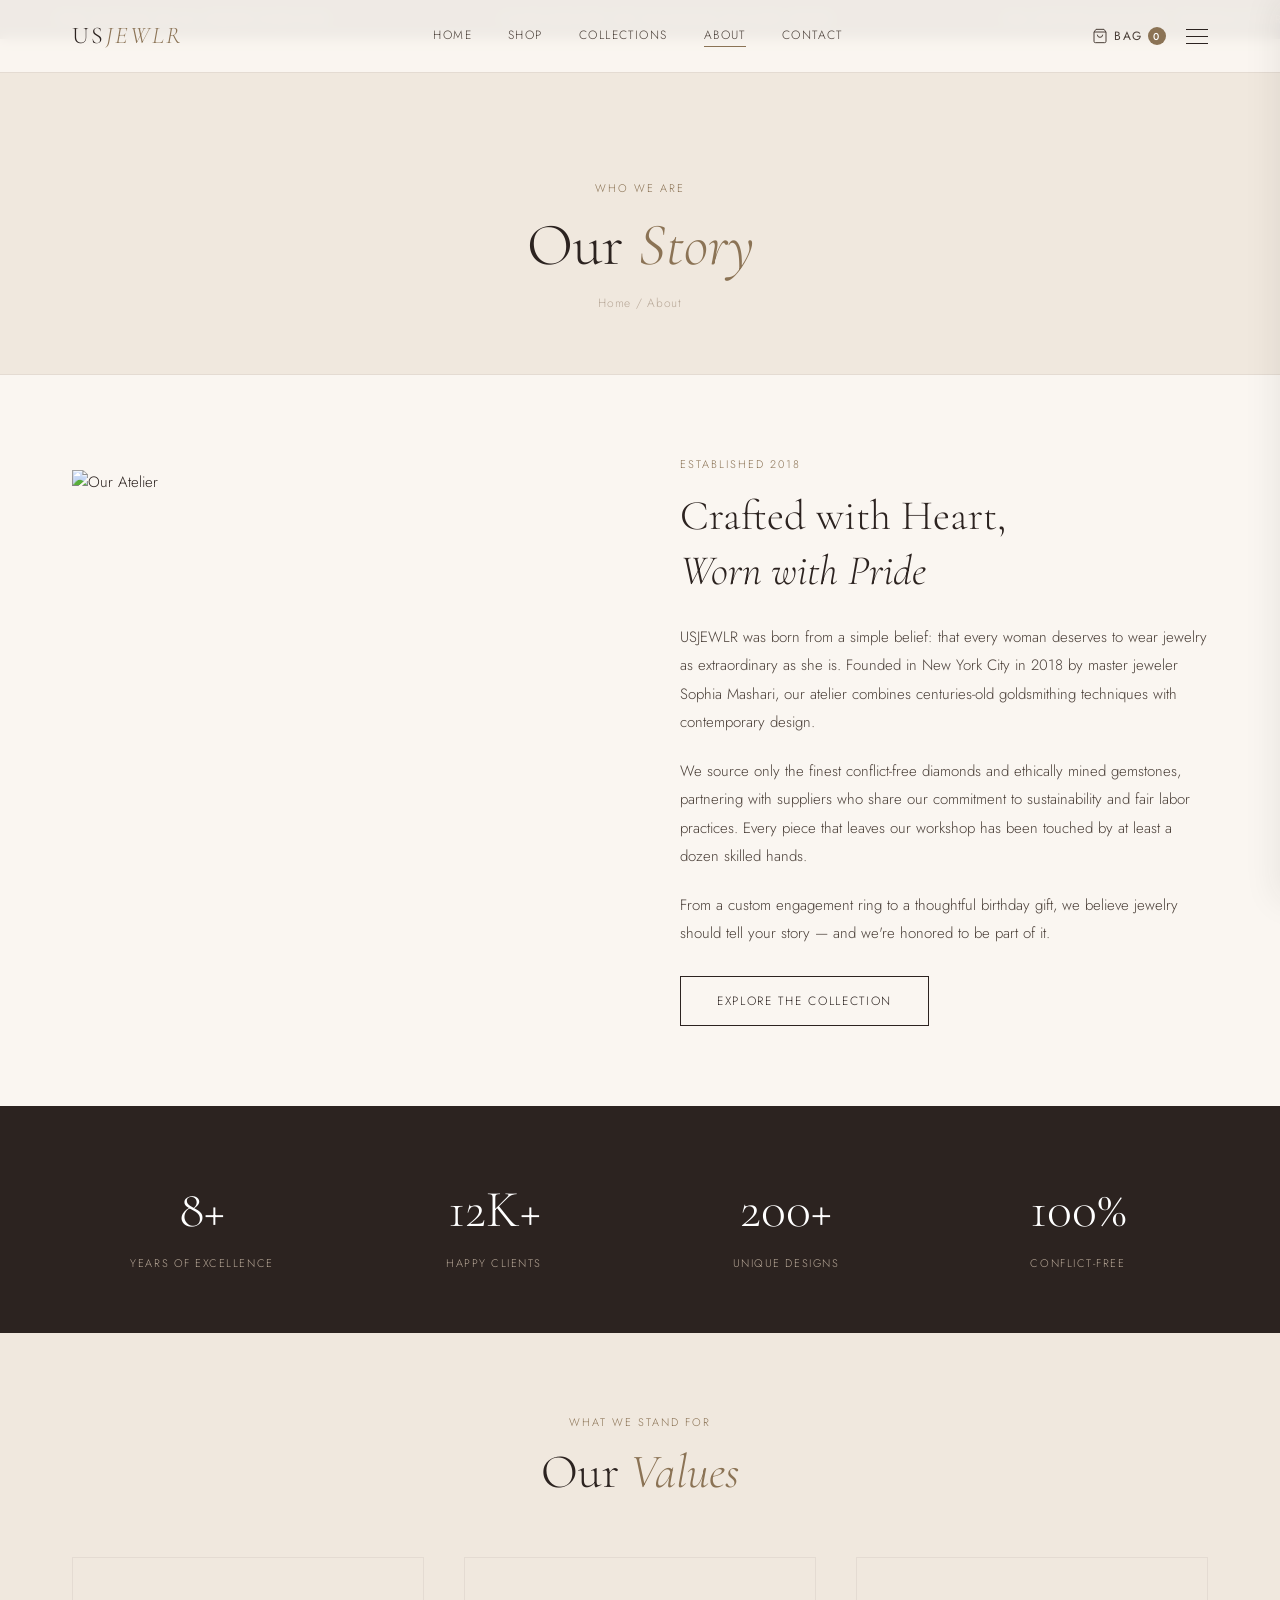
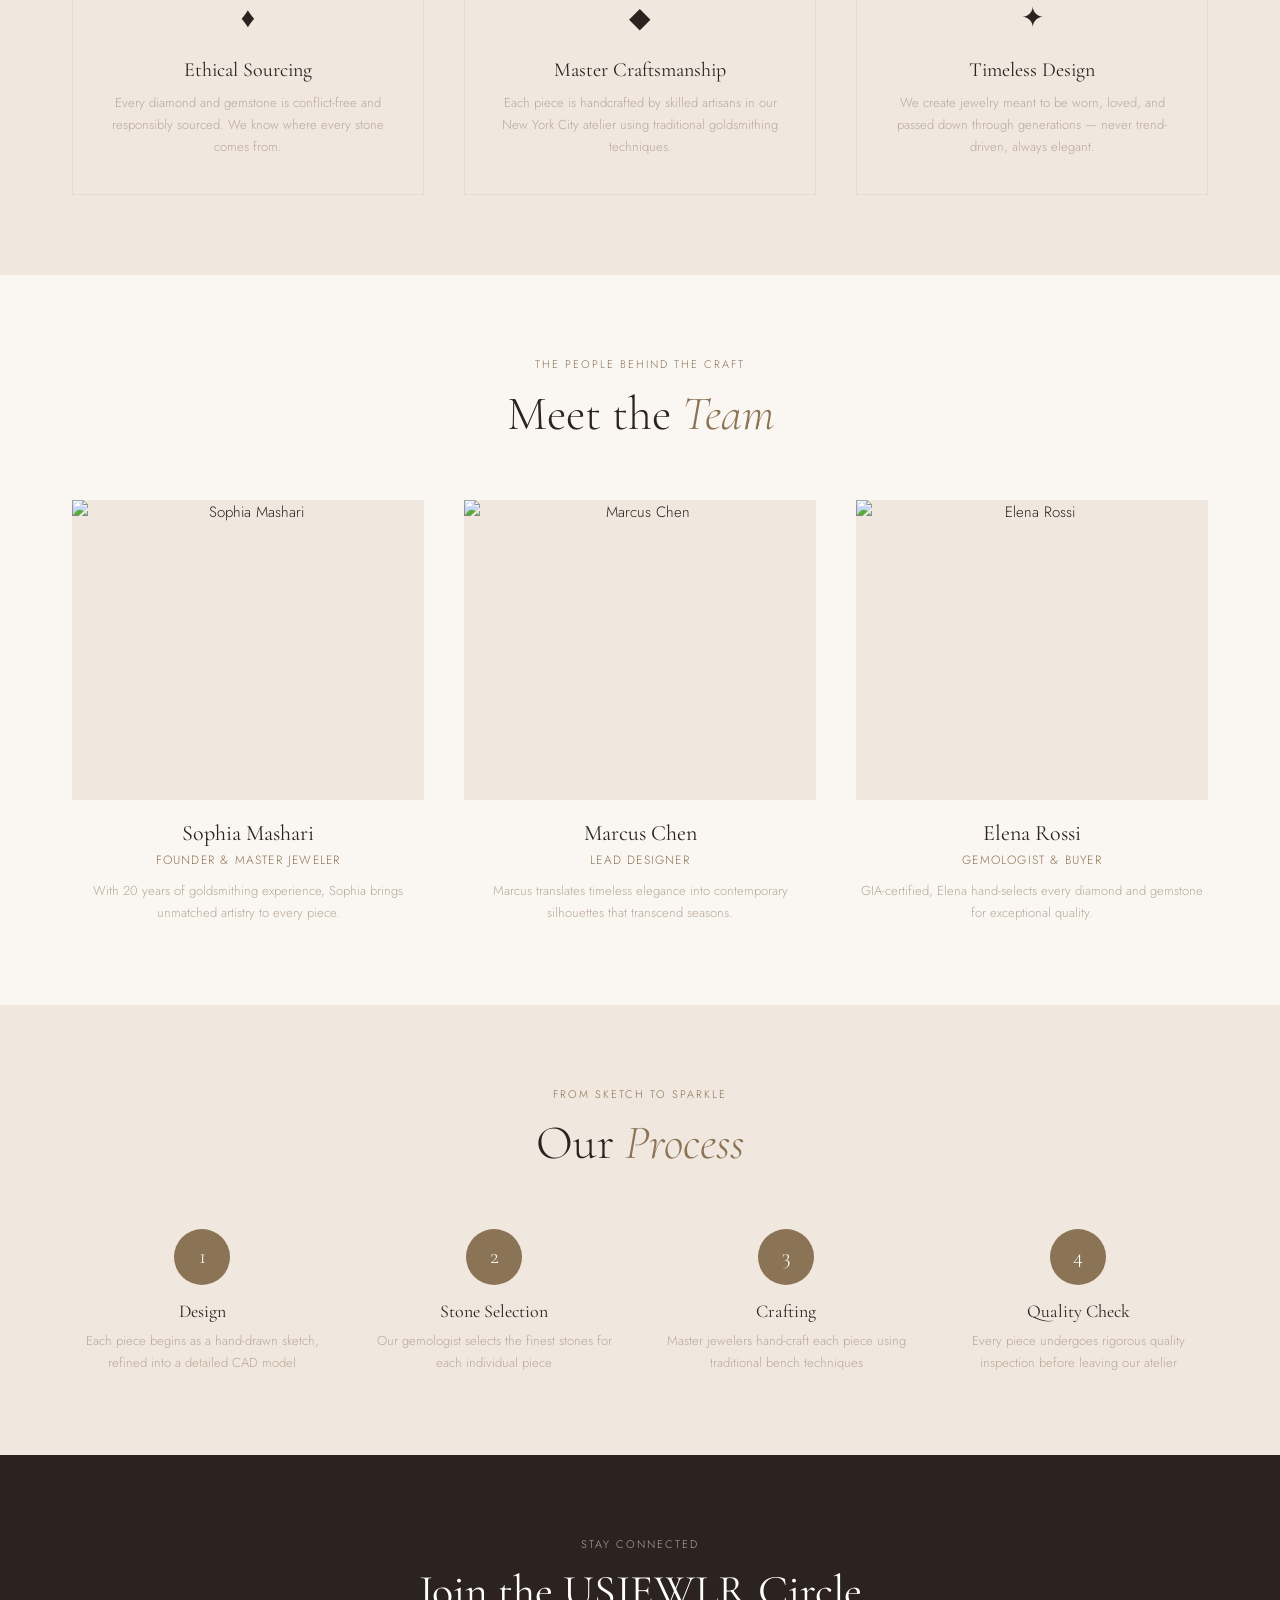
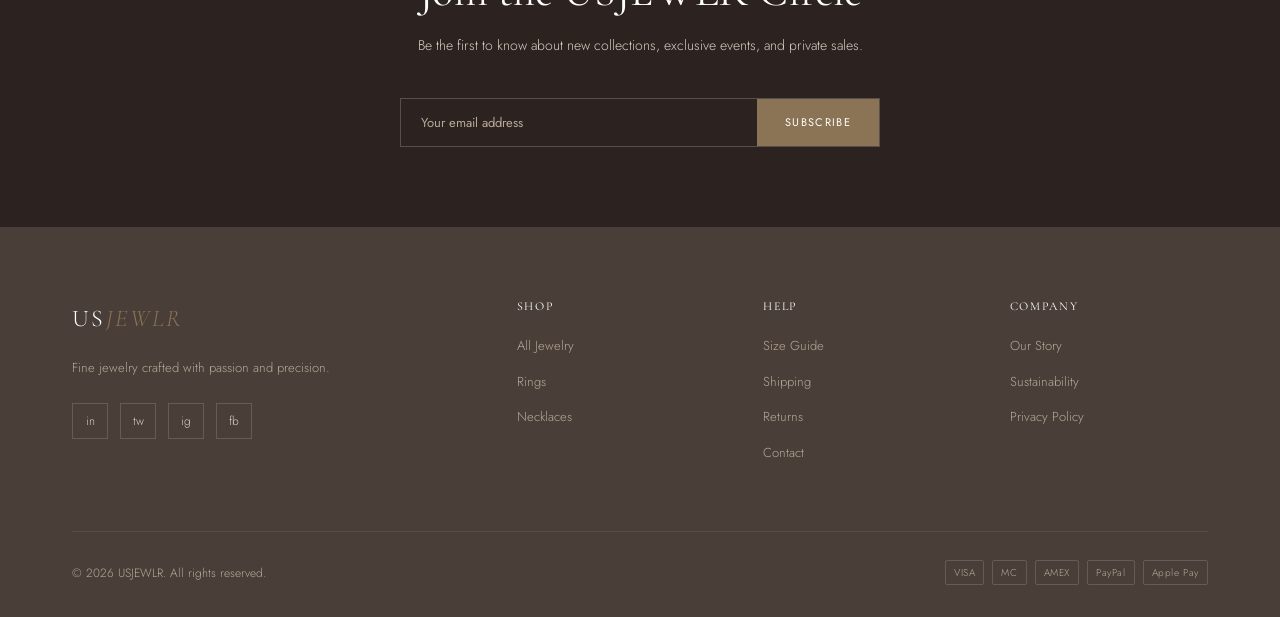
==== commit fbc361e8: "Add smooth transitions, scroll reveal animations, and dynamic events bar" ====
--- a/about.html
+++ b/about.html
@@ -8,7 +8,8 @@
 </head>
 <body>
 
-<div class="announcement">Free shipping on orders over $150 &nbsp;·&nbsp; Use code WELCOME10 for 10% off</div>
+<div class="page-transition" id="page-transition"></div>
+<div class="announcement" id="announcement-bar"></div>
 
 <header id="header">
   <div class="header-inner">
@@ -215,6 +216,7 @@
   </div>
 </div>
 
+<script src="events-config.js"></script>
 <script src="script.js"></script>
 </body>
 </html>
--- a/style.css
+++ b/style.css
@@ -1028,6 +1028,164 @@
   white-space: nowrap;
 }
 .toast.show { transform: translateX(-50%) translateY(0); }
+
+/* ── Page Transition Overlay ────────────────── */
+.page-transition {
+  position: fixed;
+  inset: 0;
+  background: var(--cream);
+  z-index: 9999;
+  pointer-events: all;
+  opacity: 1;
+  transition: opacity 0.55s cubic-bezier(.4,0,.2,1);
+}
+.page-transition.out {
+  opacity: 0;
+  pointer-events: none;
+}
+
+/* ── Scroll Reveal ───────────────────────────── */
+.reveal {
+  opacity: 0;
+  transform: translateY(32px);
+  transition: opacity 0.75s cubic-bezier(.4,0,.2,1),
+              transform 0.75s cubic-bezier(.4,0,.2,1);
+}
+.reveal.up   { transform: translateY(32px); }
+.reveal.left { transform: translateX(-32px); }
+.reveal.right{ transform: translateX(32px); }
+.reveal.visible {
+  opacity: 1;
+  transform: translate(0, 0);
+}
+/* Stagger delay helpers */
+.reveal.d1 { transition-delay: 0.05s; }
+.reveal.d2 { transition-delay: 0.12s; }
+.reveal.d3 { transition-delay: 0.19s; }
+.reveal.d4 { transition-delay: 0.26s; }
+.reveal.d5 { transition-delay: 0.33s; }
+.reveal.d6 { transition-delay: 0.40s; }
+.reveal.d7 { transition-delay: 0.47s; }
+.reveal.d8 { transition-delay: 0.54s; }
+
+/* ── Hero Entrance Animations ───────────────── */
+.hero-anim-1 { animation: heroUp 0.9s cubic-bezier(.4,0,.2,1) 0.30s both; }
+.hero-anim-2 { animation: heroUp 0.9s cubic-bezier(.4,0,.2,1) 0.48s both; }
+.hero-anim-3 { animation: heroUp 0.9s cubic-bezier(.4,0,.2,1) 0.62s both; }
+.hero-anim-4 { animation: heroUp 0.9s cubic-bezier(.4,0,.2,1) 0.76s both; }
+.hero-img-anim{ animation: heroFade 1.1s cubic-bezier(.4,0,.2,1) 0.15s both; }
+
+@keyframes heroUp {
+  from { opacity: 0; transform: translateY(28px); }
+  to   { opacity: 1; transform: translateY(0); }
+}
+@keyframes heroFade {
+  from { opacity: 0; transform: scale(1.04); }
+  to   { opacity: 1; transform: scale(1); }
+}
+
+/* ── Tab Transitions ─────────────────────────── */
+.tab-content {
+  animation: none;
+}
+.tab-content.active {
+  animation: tabIn 0.4s cubic-bezier(.4,0,.2,1) both;
+}
+@keyframes tabIn {
+  from { opacity: 0; transform: translateY(10px); }
+  to   { opacity: 1; transform: translateY(0); }
+}
+
+/* ── Events / Announcement Bar ──────────────── */
+.announcement {
+  position: relative;
+  overflow: hidden;
+  transition: background 0.6s ease, color 0.6s ease;
+}
+.announcement .ann-inner {
+  display: flex;
+  align-items: center;
+  justify-content: center;
+  gap: 10px;
+  animation: annSlideIn 0.5s cubic-bezier(.4,0,.2,1) both;
+}
+@keyframes annSlideIn {
+  from { opacity: 0; transform: translateY(-6px); }
+  to   { opacity: 1; transform: translateY(0); }
+}
+.ann-message { }
+.ann-divider { opacity: .35; }
+.ann-badge {
+  display: inline-flex;
+  align-items: center;
+  gap: 5px;
+  background: rgba(255,255,255,.14);
+  border: 1px solid rgba(255,255,255,.2);
+  padding: 2px 10px;
+  border-radius: 2px;
+  font-size: 11px;
+  letter-spacing: .1em;
+  font-weight: 500;
+}
+.ann-copy {
+  opacity: .65;
+  font-size: 10px;
+  letter-spacing: .14em;
+  cursor: pointer;
+  transition: opacity .2s;
+}
+.ann-copy:hover { opacity: 1; }
+.ann-event-name {
+  font-size: 10px;
+  letter-spacing: .14em;
+  text-transform: uppercase;
+  opacity: .6;
+  padding: 1px 8px;
+  border-left: 1px solid rgba(255,255,255,.2);
+}
+.ann-ticker {
+  display: flex;
+  gap: 80px;
+  animation: ticker 28s linear infinite;
+  white-space: nowrap;
+}
+.ann-ticker:hover { animation-play-state: paused; }
+@keyframes ticker {
+  from { transform: translateX(0); }
+  to   { transform: translateX(-50%); }
+}
+
+/* ── Smooth image hover ──────────────────────── */
+.product-card-image { transition: box-shadow .4s ease; }
+.product-card:hover .product-card-image { box-shadow: 0 12px 40px rgba(44,35,32,.12); }
+
+/* ── Cart drawer items slide ─────────────────── */
+.drawer-item {
+  animation: drawerItem 0.35s ease both;
+}
+@keyframes drawerItem {
+  from { opacity: 0; transform: translateX(12px); }
+  to   { opacity: 1; transform: translateX(0); }
+}
+
+/* ── Smooth form inputs ──────────────────────── */
+.form-group input,
+.form-group select,
+.form-group textarea {
+  transition: border-color .25s ease, box-shadow .25s ease;
+}
+.form-group input:focus,
+.form-group select:focus {
+  box-shadow: 0 0 0 3px rgba(139,115,85,.1);
+}
+
+/* ── Button press feel ───────────────────────── */
+.btn, .btn-filled, .btn-stone, .place-order-btn {
+  transition: background .25s ease, color .25s ease,
+              border-color .25s ease, transform .15s ease,
+              box-shadow .25s ease;
+}
+.btn:active, .btn-filled:active { transform: scale(.98); }
 
 /* ── Responsive ─────────────────────────────── */
 @media (max-width: 1024px) {
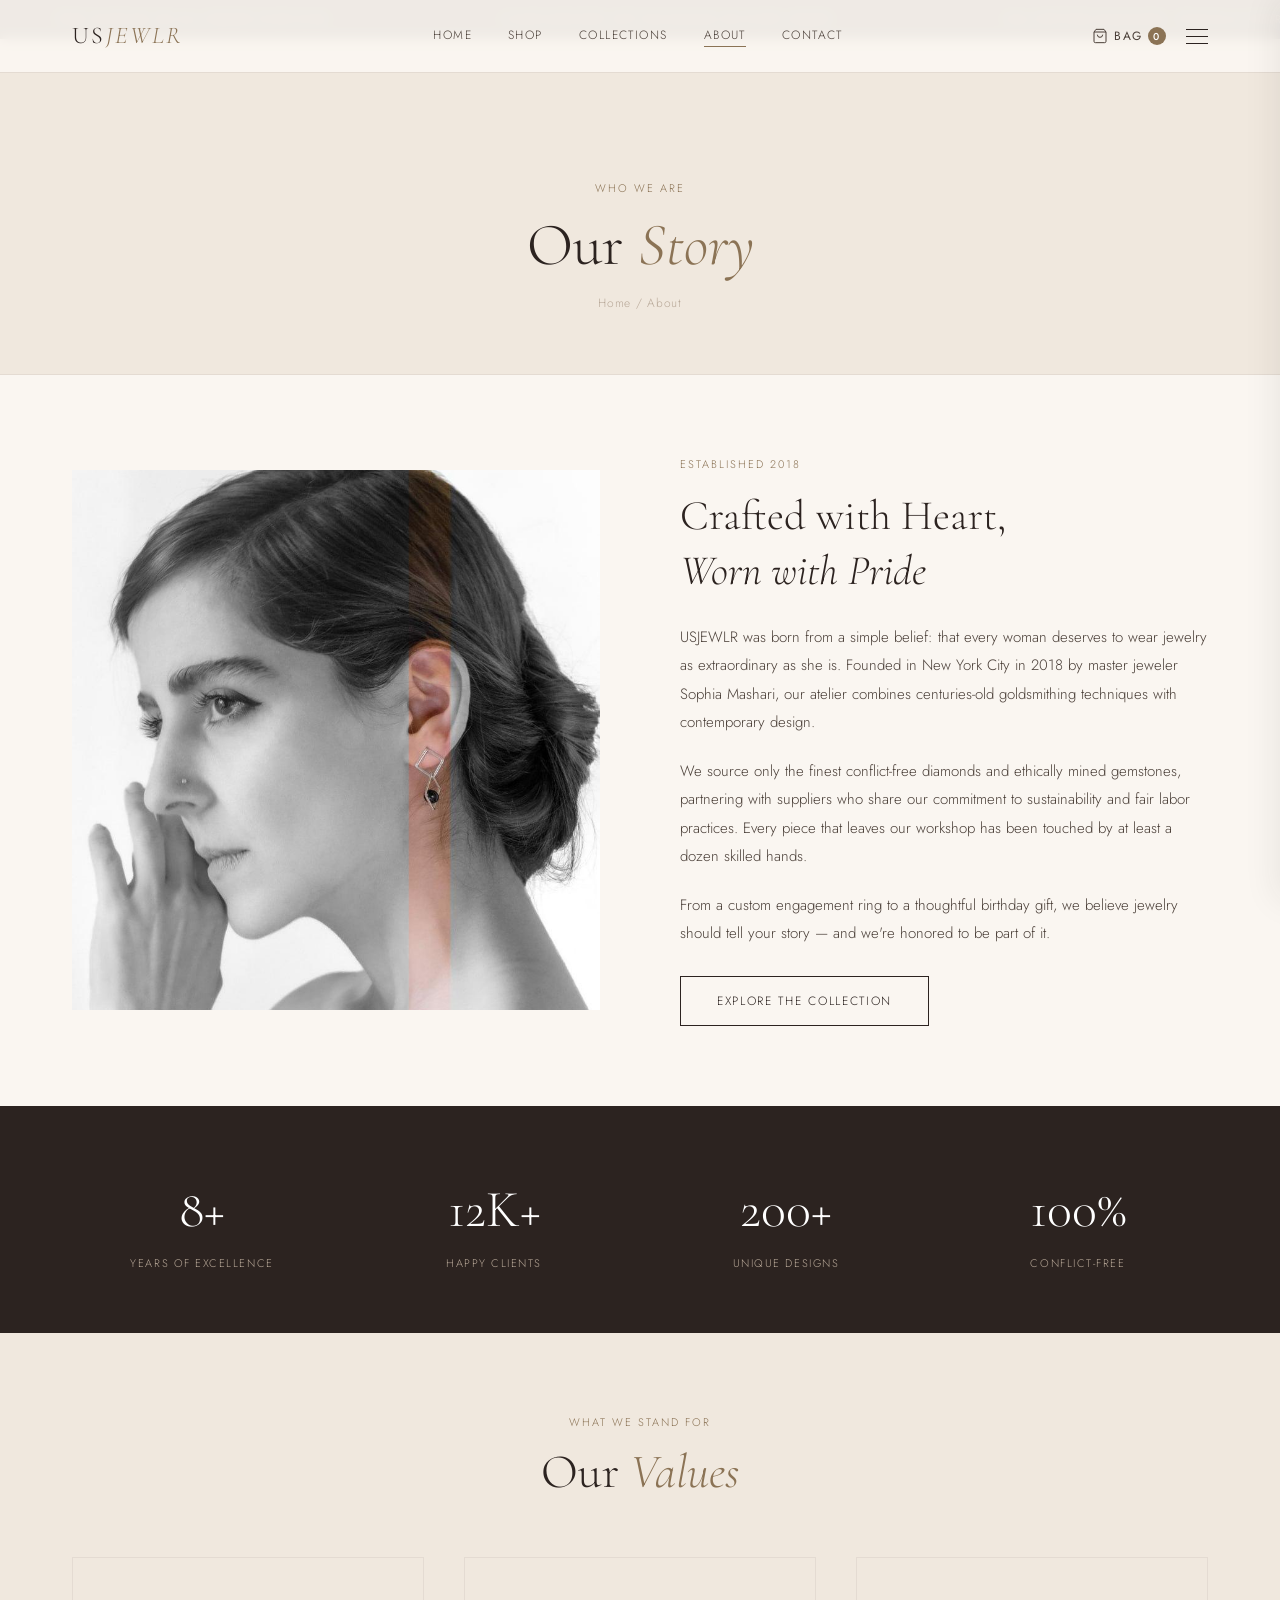
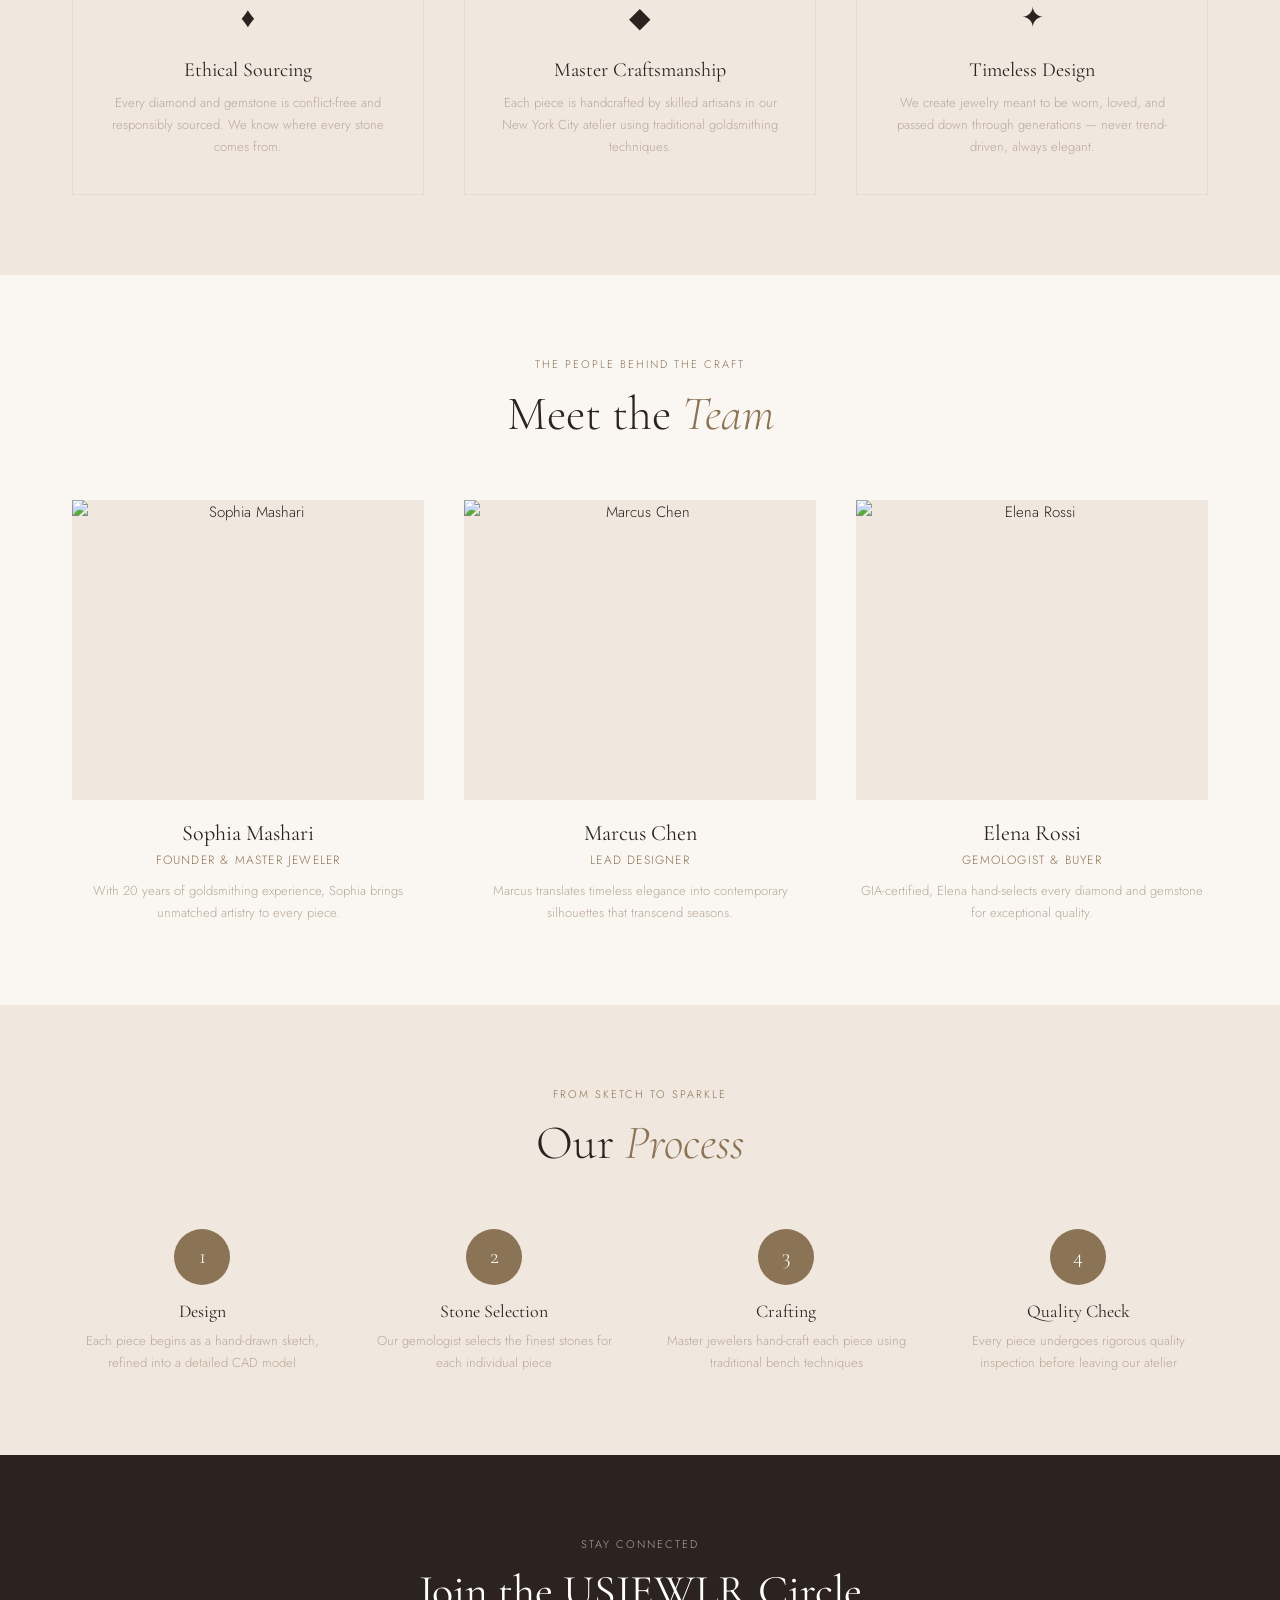
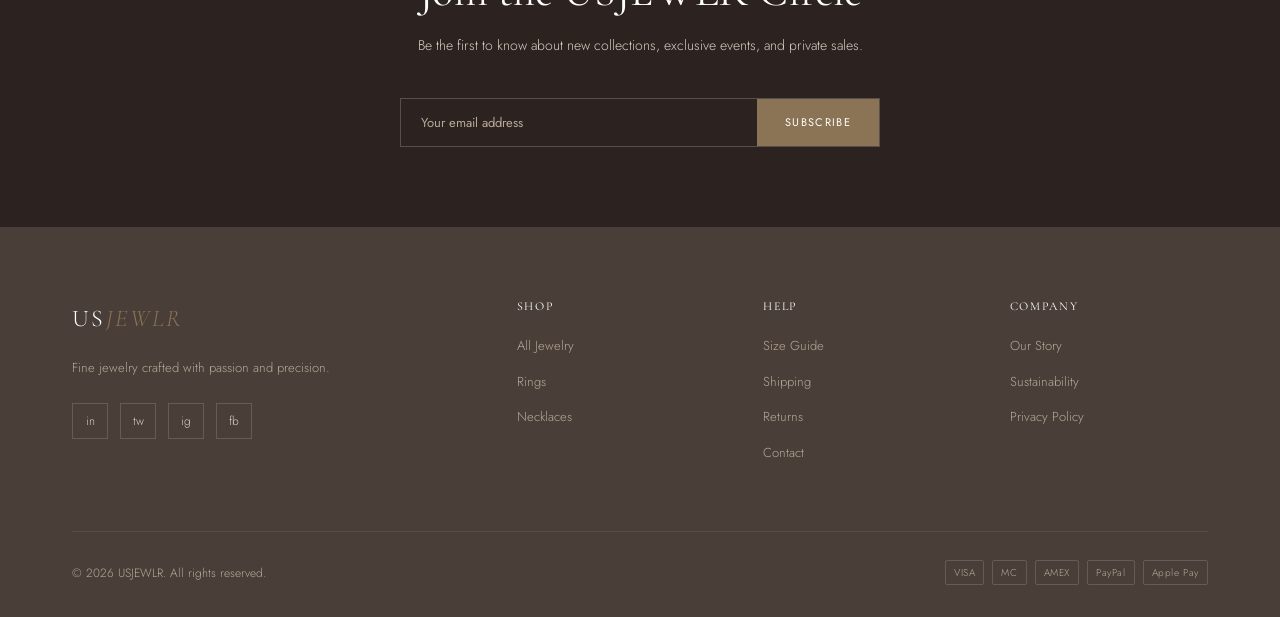
==== commit 2137a3ad: "Replace all stock photos with real USJEWLR product images" ====
--- a/about.html
+++ b/about.html
@@ -44,7 +44,7 @@
   <!-- About Intro -->
   <div class="container">
     <div class="about-intro">
-      <img src="https://images.unsplash.com/photo-1513519245088-0e12902e5a38?w=600&q=80" alt="Our Atelier">
+      <img src="images/about.jpg" alt="Our Atelier">
       <div class="about-intro-text">
         <span class="section-label">Established 2018</span>
         <h2>Crafted with Heart,<br><em>Worn with Pride</em></h2>
